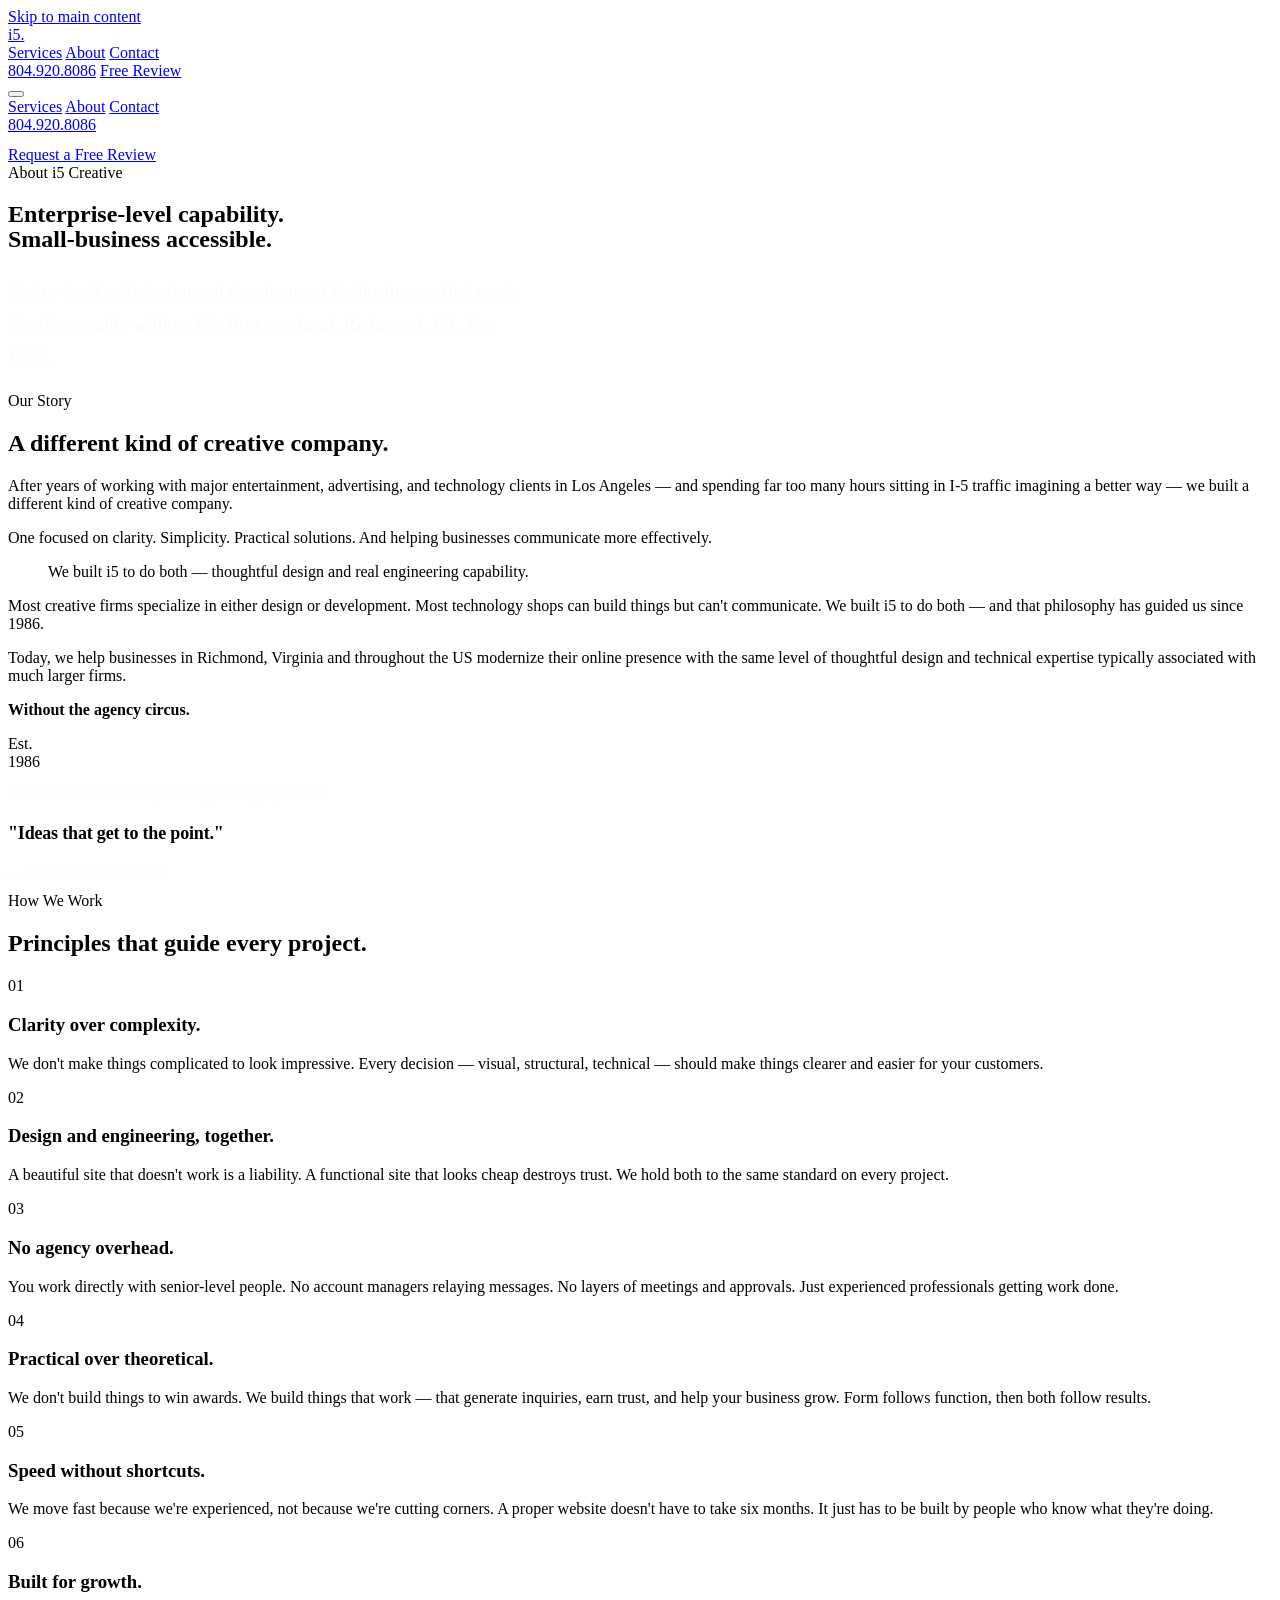
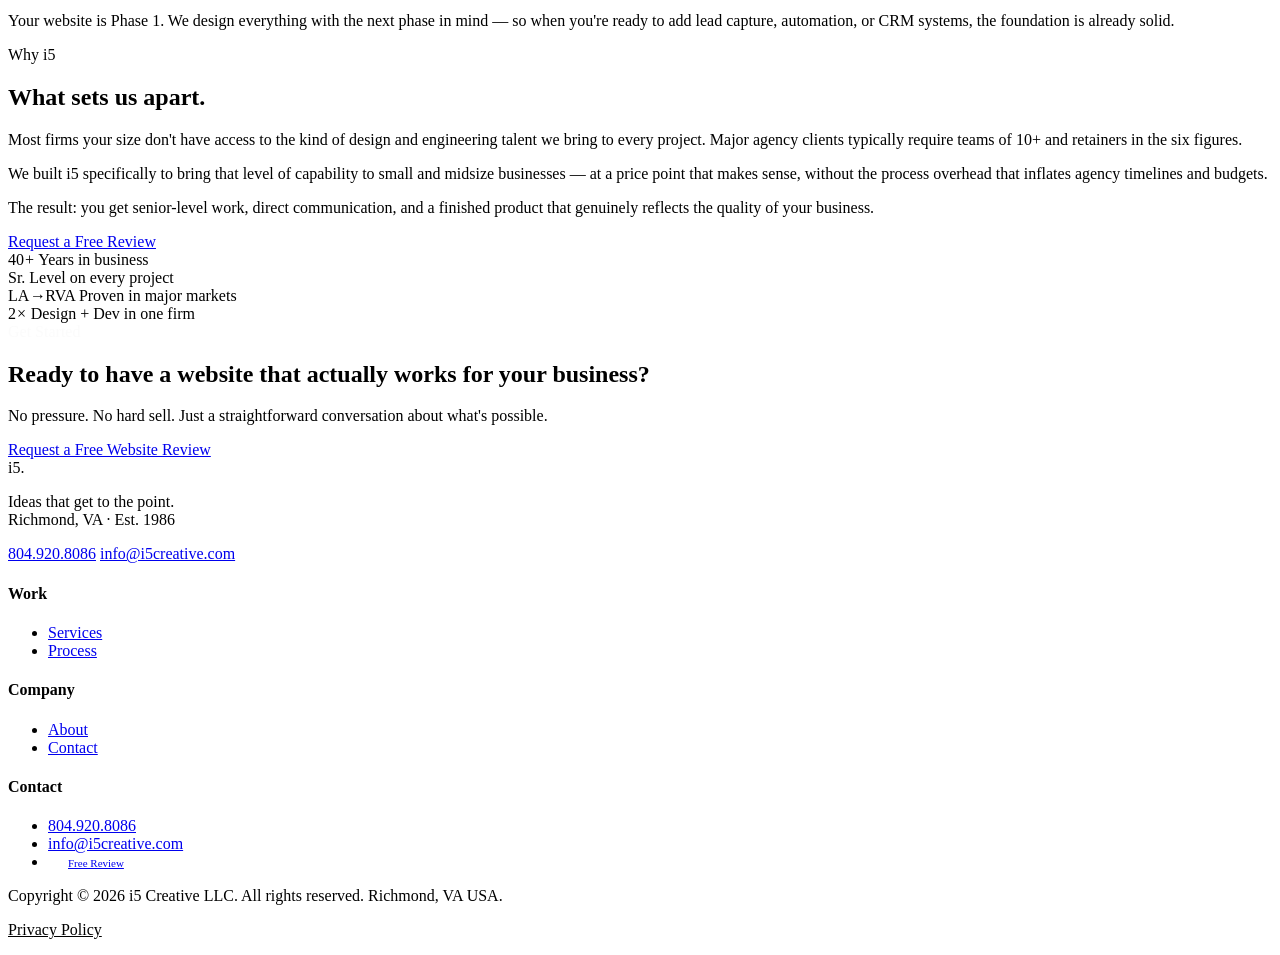
==== about.html @ 4915658d "Add files via upload" ====
<!DOCTYPE html>
<html lang="en">
<head>
  <meta charset="UTF-8">
  <meta name="viewport" content="width=device-width, initial-scale=1.0">

  <title>About i5 Creative | Web Design Since 1986 | Richmond, VA</title>
  <meta name="description" content="i5 Creative is a Richmond, VA web design and development firm founded in 1986. Senior-level design and engineering capability for small and midsize businesses — without the agency overhead.">
  <link rel="canonical" href="https://www.i5creative.com/about.html">

  <meta property="og:type" content="website">
  <meta property="og:title" content="About i5 Creative | Web Design Since 1986 | Richmond, VA">
  <meta property="og:description" content="Enterprise-level web design and development capability. Small-business accessible. Senior-level expertise since 1986.">
  <meta property="og:url" content="https://www.i5creative.com/about.html">
  <meta property="og:site_name" content="i5 Creative">

  <meta name="twitter:card" content="summary_large_image">
  <meta name="twitter:title" content="About i5 Creative | Web Design Since 1986 | Richmond, VA">
  <meta name="twitter:description" content="Enterprise-level capability. Small-business accessible. Since 1986.">

  <script async src="https://www.googletagmanager.com/gtag/js?id=TODO_GA4_ID"></script>
  <script>
    window.dataLayer = window.dataLayer || [];
    function gtag(){dataLayer.push(arguments);}
    gtag('js', new Date());
    gtag('config', 'TODO_GA4_ID');
  </script>

  <link rel="preconnect" href="https://fonts.googleapis.com">
  <link rel="preconnect" href="https://fonts.gstatic.com" crossorigin>
  <link href="https://fonts.googleapis.com/css2?family=Montserrat:wght@400;700&family=DM+Sans:wght@400;500&display=swap" rel="stylesheet">
  <link rel="stylesheet" href="css/styles.css">

  <script type="application/ld+json">
  {
    "@context": "https://schema.org",
    "@type": "BreadcrumbList",
    "itemListElement": [
      { "@type": "ListItem", "position": 1, "name": "Home", "item": "https://www.i5creative.com/" },
      { "@type": "ListItem", "position": 2, "name": "About", "item": "https://www.i5creative.com/about.html" }
    ]
  }
  </script>
</head>
<body>

  <a class="skip-nav" href="#main-content">Skip to main content</a>

  <!-- HEADER -->
  <header class="site-header" role="banner">
    <div class="header-inner">
      <a href="index.html" class="header-logo" aria-label="i5 Creative Home">i5<span>.</span></a>
      <nav class="header-nav" role="navigation" aria-label="Primary navigation">
        <a href="services.html">Services</a>
        <a href="about.html" class="active">About</a>
        <a href="contact.html">Contact</a>
      </nav>
      <div class="header-cta">
        <a href="tel:+18049208086" class="header-phone" aria-label="Call i5 Creative">804.920.8086</a>
        <a href="contact.html" class="btn btn-primary">Free Review</a>
      </div>
      <button class="nav-toggle" aria-label="Toggle navigation" aria-expanded="false" aria-controls="mobile-nav">
        <span></span><span></span><span></span>
      </button>
    </div>
  </header>

  <nav class="mobile-nav" id="mobile-nav" aria-label="Mobile navigation">
    <a href="services.html">Services</a>
    <a href="about.html">About</a>
    <a href="contact.html">Contact</a>
    <div class="mobile-nav-cta">
      <a href="tel:+18049208086" class="btn btn-outline" style="margin-bottom:12px; display:inline-flex;">804.920.8086</a><br>
      <a href="contact.html" class="btn btn-primary">Request a Free Review</a>
    </div>
  </nav>

  <main id="main-content">

    <!-- PAGE HERO -->
    <section class="about-hero" aria-labelledby="about-heading">
      <div class="container">
        <span class="label reveal">About i5 Creative</span>
        <h1 id="about-heading" class="reveal reveal-delay-1" style="color: var(--color-white); max-width: 680px; line-height: 1.05;">
          Enterprise-level capability.<br>Small-business accessible.
        </h1>
        <p class="reveal reveal-delay-2" style="color: rgba(249,249,249,0.6); max-width: 520px; font-size: clamp(16px, 1.5vw, 19px); margin-top: 24px; line-height: 1.7;">
          Senior-level web design and development for businesses that want big-firm quality without big-firm overhead. Richmond, VA. Est. 1986.
        </p>
      </div>
    </section>

    <!-- STORY SECTION -->
    <section class="about-story" aria-labelledby="story-heading">
      <div class="container">
        <div class="about-story-grid">
          <div class="story-text">
            <span class="label reveal">Our Story</span>
            <h2 id="story-heading" class="reveal reveal-delay-1">A different kind of creative company.</h2>
            <p class="reveal reveal-delay-2">After years of working with major entertainment, advertising, and technology clients in Los Angeles — and spending far too many hours sitting in I-5 traffic imagining a better way — we built a different kind of creative company.</p>
            <p class="reveal reveal-delay-3">One focused on clarity. Simplicity. Practical solutions. And helping businesses communicate more effectively.</p>
            <blockquote class="pullquote reveal reveal-delay-4">
              We built i5 to do both — thoughtful design and real engineering capability.
            </blockquote>
            <p class="reveal">Most creative firms specialize in either design or development. Most technology shops can build things but can't communicate. We built i5 to do both — and that philosophy has guided us since 1986.</p>
            <p class="reveal reveal-delay-1">Today, we help businesses in Richmond, Virginia and throughout the US modernize their online presence with the same level of thoughtful design and technical expertise typically associated with much larger firms.</p>
            <p class="reveal reveal-delay-2" style="font-weight: 600; color: var(--color-black);">Without the agency circus.</p>
          </div>
          <div class="story-sidebar">
            <!-- Large stats block -->
            <div style="background: var(--color-black); padding: var(--space-xl) var(--space-lg); margin-bottom: 1px;" class="reveal">
              <span class="label" style="margin-bottom: 8px;">Est.</span>
              <div class="big-number">1986</div>
              <p style="color: rgba(249,249,249,0.5); font-size: 14px; margin-top: 12px; line-height: 1.5;">Over four decades of design and engineering experience.</p>
            </div>
            <div style="background: var(--color-red); padding: var(--space-lg);" class="reveal reveal-delay-1">
              <p style="color: var(--color-white); font-family: var(--font-headline); font-size: 18px; font-weight: 700; line-height: 1.3; letter-spacing: -0.01em;">
                "Ideas that get to the point."
              </p>
              <p style="color: rgba(249,249,249,0.7); font-size: 13px; margin-top: 8px;">— The i5 Creative philosophy</p>
            </div>
          </div>
        </div>
      </div>
    </section>

    <!-- VALUES / APPROACH -->
    <section class="values-section" aria-labelledby="values-heading">
      <div class="container">
        <span class="label reveal">How We Work</span>
        <h2 id="values-heading" class="reveal reveal-delay-1" style="color: var(--color-white);">Principles that guide every project.</h2>
        <div class="values-grid" role="list">
          <article class="value-card reveal" role="listitem">
            <span class="service-num" style="margin-bottom: var(--space-sm);">01</span>
            <h3>Clarity over complexity.</h3>
            <p>We don't make things complicated to look impressive. Every decision — visual, structural, technical — should make things clearer and easier for your customers.</p>
          </article>
          <article class="value-card reveal reveal-delay-1" role="listitem">
            <span class="service-num" style="margin-bottom: var(--space-sm);">02</span>
            <h3>Design and engineering, together.</h3>
            <p>A beautiful site that doesn't work is a liability. A functional site that looks cheap destroys trust. We hold both to the same standard on every project.</p>
          </article>
          <article class="value-card reveal reveal-delay-2" role="listitem">
            <span class="service-num" style="margin-bottom: var(--space-sm);">03</span>
            <h3>No agency overhead.</h3>
            <p>You work directly with senior-level people. No account managers relaying messages. No layers of meetings and approvals. Just experienced professionals getting work done.</p>
          </article>
          <article class="value-card reveal reveal-delay-3" role="listitem">
            <span class="service-num" style="margin-bottom: var(--space-sm);">04</span>
            <h3>Practical over theoretical.</h3>
            <p>We don't build things to win awards. We build things that work — that generate inquiries, earn trust, and help your business grow. Form follows function, then both follow results.</p>
          </article>
          <article class="value-card reveal reveal-delay-4" role="listitem">
            <span class="service-num" style="margin-bottom: var(--space-sm);">05</span>
            <h3>Speed without shortcuts.</h3>
            <p>We move fast because we're experienced, not because we're cutting corners. A proper website doesn't have to take six months. It just has to be built by people who know what they're doing.</p>
          </article>
          <article class="value-card reveal" role="listitem">
            <span class="service-num" style="margin-bottom: var(--space-sm);">06</span>
            <h3>Built for growth.</h3>
            <p>Your website is Phase 1. We design everything with the next phase in mind — so when you're ready to add lead capture, automation, or CRM systems, the foundation is already solid.</p>
          </article>
        </div>
      </div>
    </section>

    <!-- CREDENTIALS / TRUST -->
    <section class="trust-section" aria-labelledby="credentials-heading">
      <div class="container">
        <div class="trust-grid">
          <div>
            <span class="label reveal">Why i5</span>
            <h2 id="credentials-heading" class="reveal reveal-delay-1">What sets us apart.</h2>
            <p class="reveal reveal-delay-2">Most firms your size don't have access to the kind of design and engineering talent we bring to every project. Major agency clients typically require teams of 10+ and retainers in the six figures.</p>
            <p class="reveal reveal-delay-3">We built i5 specifically to bring that level of capability to small and midsize businesses — at a price point that makes sense, without the process overhead that inflates agency timelines and budgets.</p>
            <p class="reveal reveal-delay-4">The result: you get senior-level work, direct communication, and a finished product that genuinely reflects the quality of your business.</p>
            <a href="contact.html" class="btn btn-primary reveal" style="margin-top: 32px;" aria-label="Request a free website review">Request a Free Review</a>
          </div>
          <div>
            <div class="trust-stat-grid" aria-label="Company credentials">
              <div class="trust-stat">
                <span class="num">40<em>+</em></span>
                <span class="lbl">Years in business</span>
              </div>
              <div class="trust-stat">
                <span class="num">Sr.</span>
                <span class="lbl">Level on every project</span>
              </div>
              <div class="trust-stat">
                <span class="num">LA<em>→</em>RVA</span>
                <span class="lbl">Proven in major markets</span>
              </div>
              <div class="trust-stat">
                <span class="num">2<em>×</em></span>
                <span class="lbl">Design + Dev in one firm</span>
              </div>
            </div>
          </div>
        </div>
      </div>
    </section>

    <!-- FINAL CTA -->
    <section class="final-cta" aria-labelledby="about-cta-heading">
      <div class="container">
        <div class="final-cta-inner">
          <span class="label" style="color: rgba(249,249,249,0.7);" aria-hidden="true">Get Started</span>
          <h2 id="about-cta-heading" class="reveal">Ready to have a website that actually works for your business?</h2>
          <p class="reveal reveal-delay-1">No pressure. No hard sell. Just a straightforward conversation about what's possible.</p>
          <a href="contact.html" class="btn btn-outline-white reveal reveal-delay-2" aria-label="Request a free website review">Request a Free Website Review</a>
        </div>
      </div>
    </section>

  </main>

  <!-- FOOTER -->
  <footer class="site-footer" role="contentinfo">
    <div class="container">
      <div class="footer-grid">
        <div class="footer-brand">
          <div class="logo">i5<span style="color: var(--color-red);">.</span></div>
          <p class="footer-tagline">Ideas that get to the point.<br>Richmond, VA · Est. 1986</p>
          <div class="footer-contact">
            <a href="tel:+18049208086">804.920.8086</a>
            <a href="mailto:info@i5creative.com">info@i5creative.com</a>
          </div>
        </div>
        <div class="footer-col">
          <h4>Work</h4>
          <ul role="list">
            <li><a href="services.html">Services</a></li>
            <li><a href="services.html#process">Process</a></li>
          </ul>
        </div>
        <div class="footer-col">
          <h4>Company</h4>
          <ul role="list">
            <li><a href="about.html">About</a></li>
            <li><a href="contact.html">Contact</a></li>
          </ul>
        </div>
        <div class="footer-col">
          <h4>Contact</h4>
          <ul role="list">
            <li><a href="tel:+18049208086">804.920.8086</a></li>
            <li><a href="mailto:info@i5creative.com">info@i5creative.com</a></li>
            <li><a href="contact.html" class="btn btn-primary" style="margin-top: 12px; font-size: 11px; padding: 12px 20px;">Free Review</a></li>
          </ul>
        </div>
      </div>
      <div class="footer-bottom">
        <p class="footer-copy">Copyright &copy; 2026 i5 Creative LLC. All rights reserved. Richmond, VA USA.</p>
        <p class="footer-copy"><a href="TODO_PRIVACY_POLICY_URL" style="color: inherit;">Privacy Policy</a></p>
      </div>
    </div>
  </footer>

  <script src="js/main.js"></script>
</body>
</html>
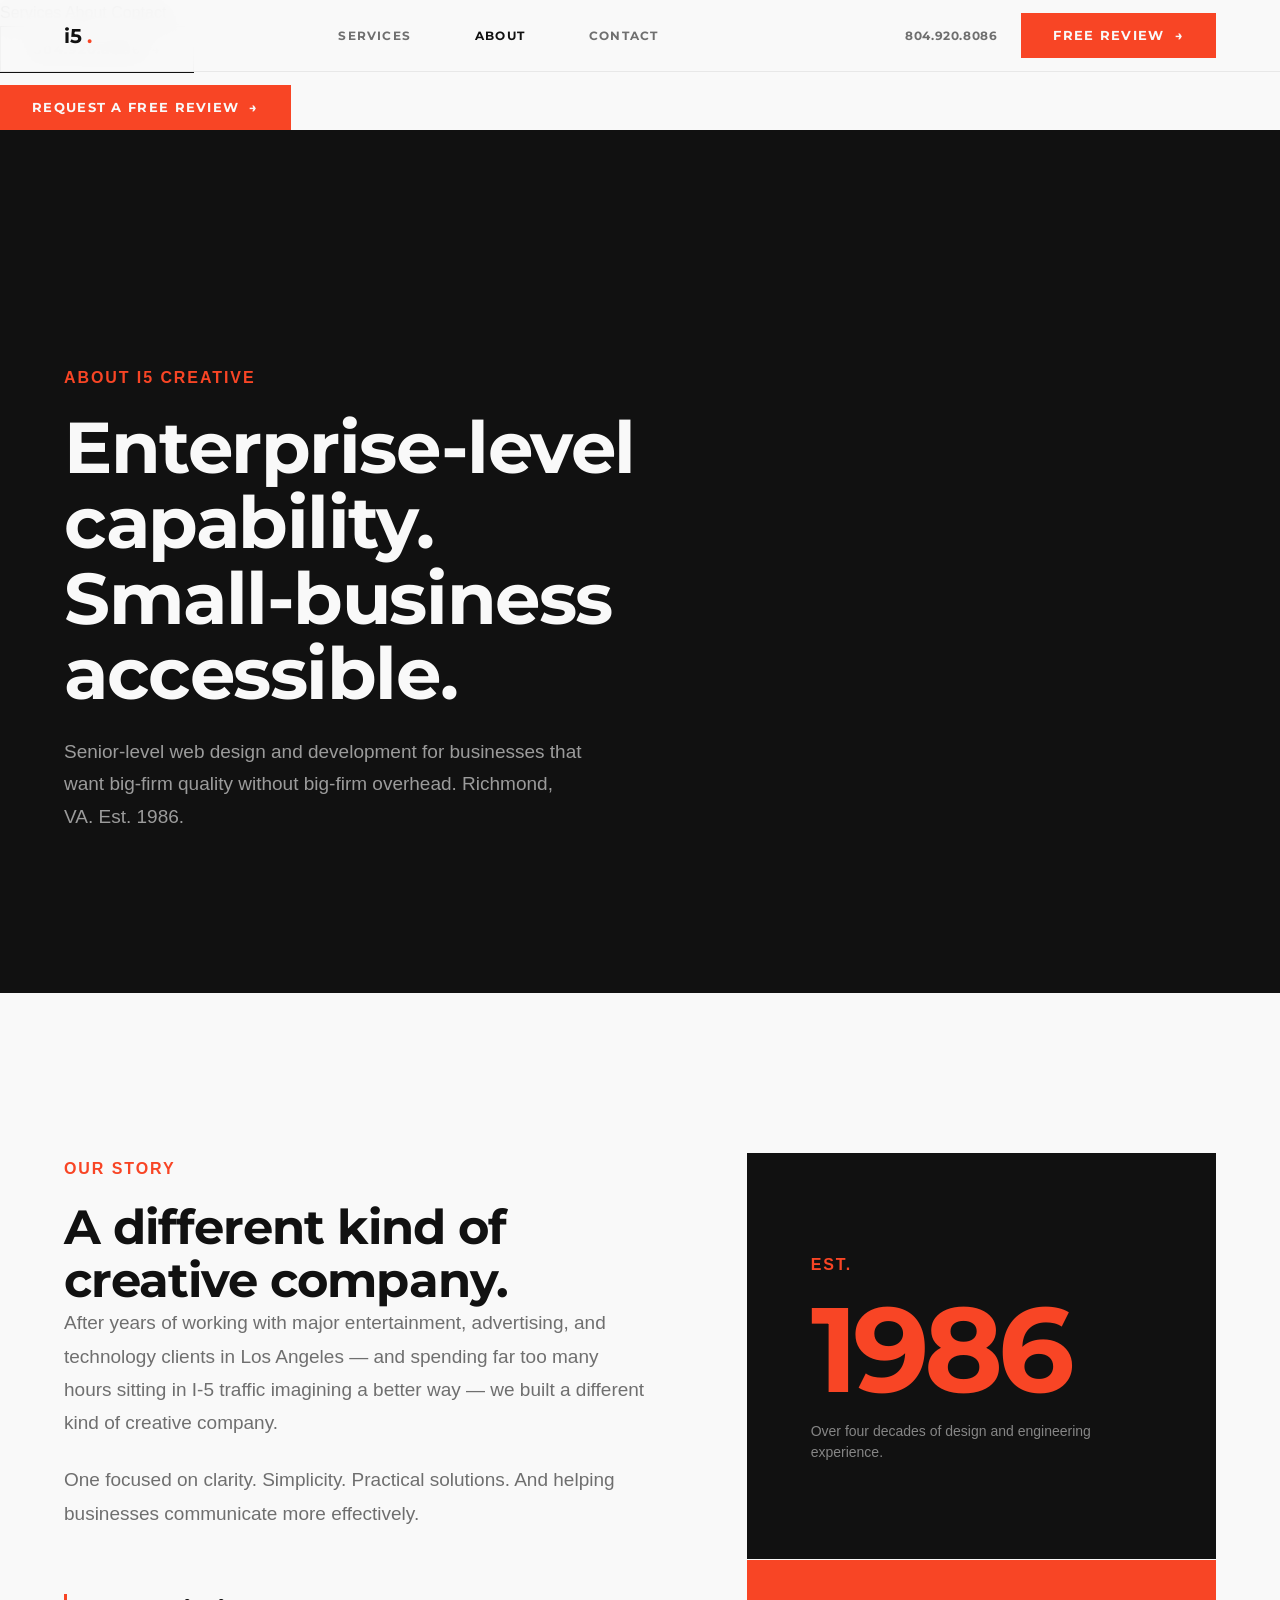
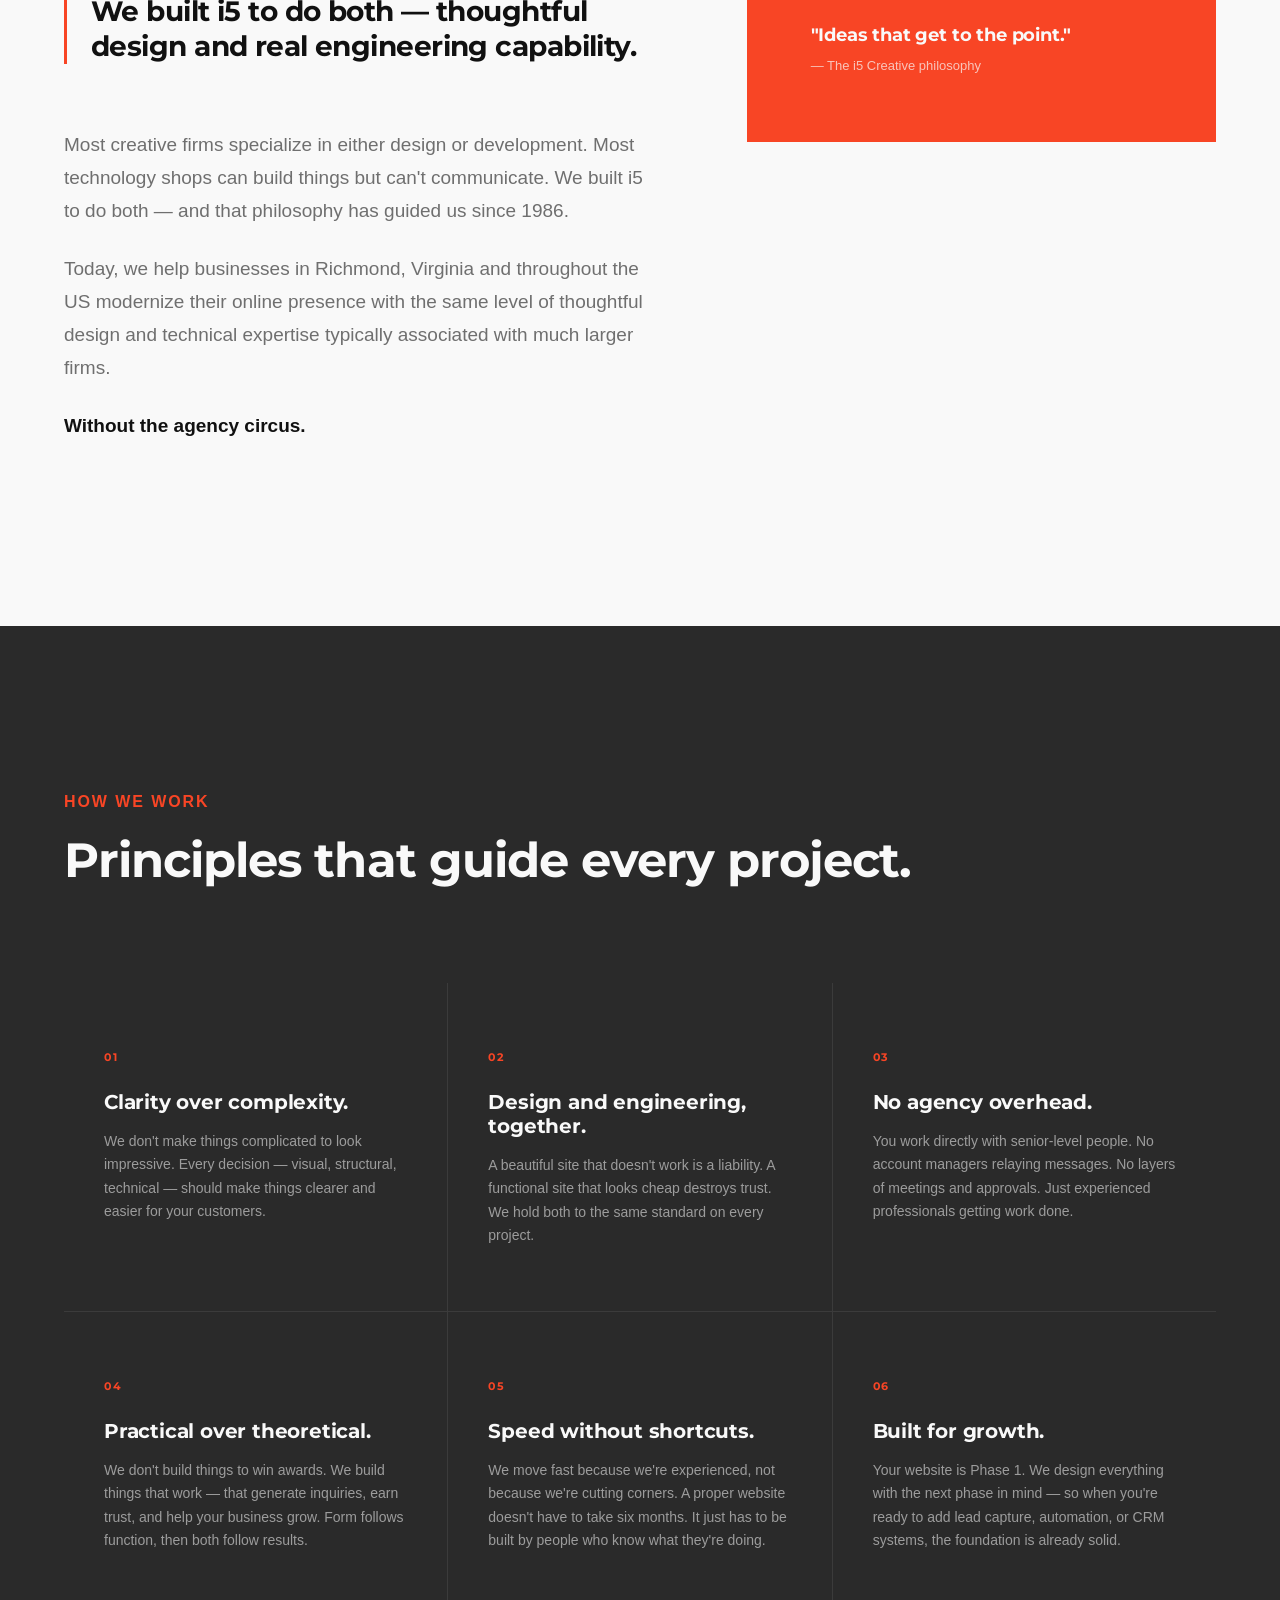
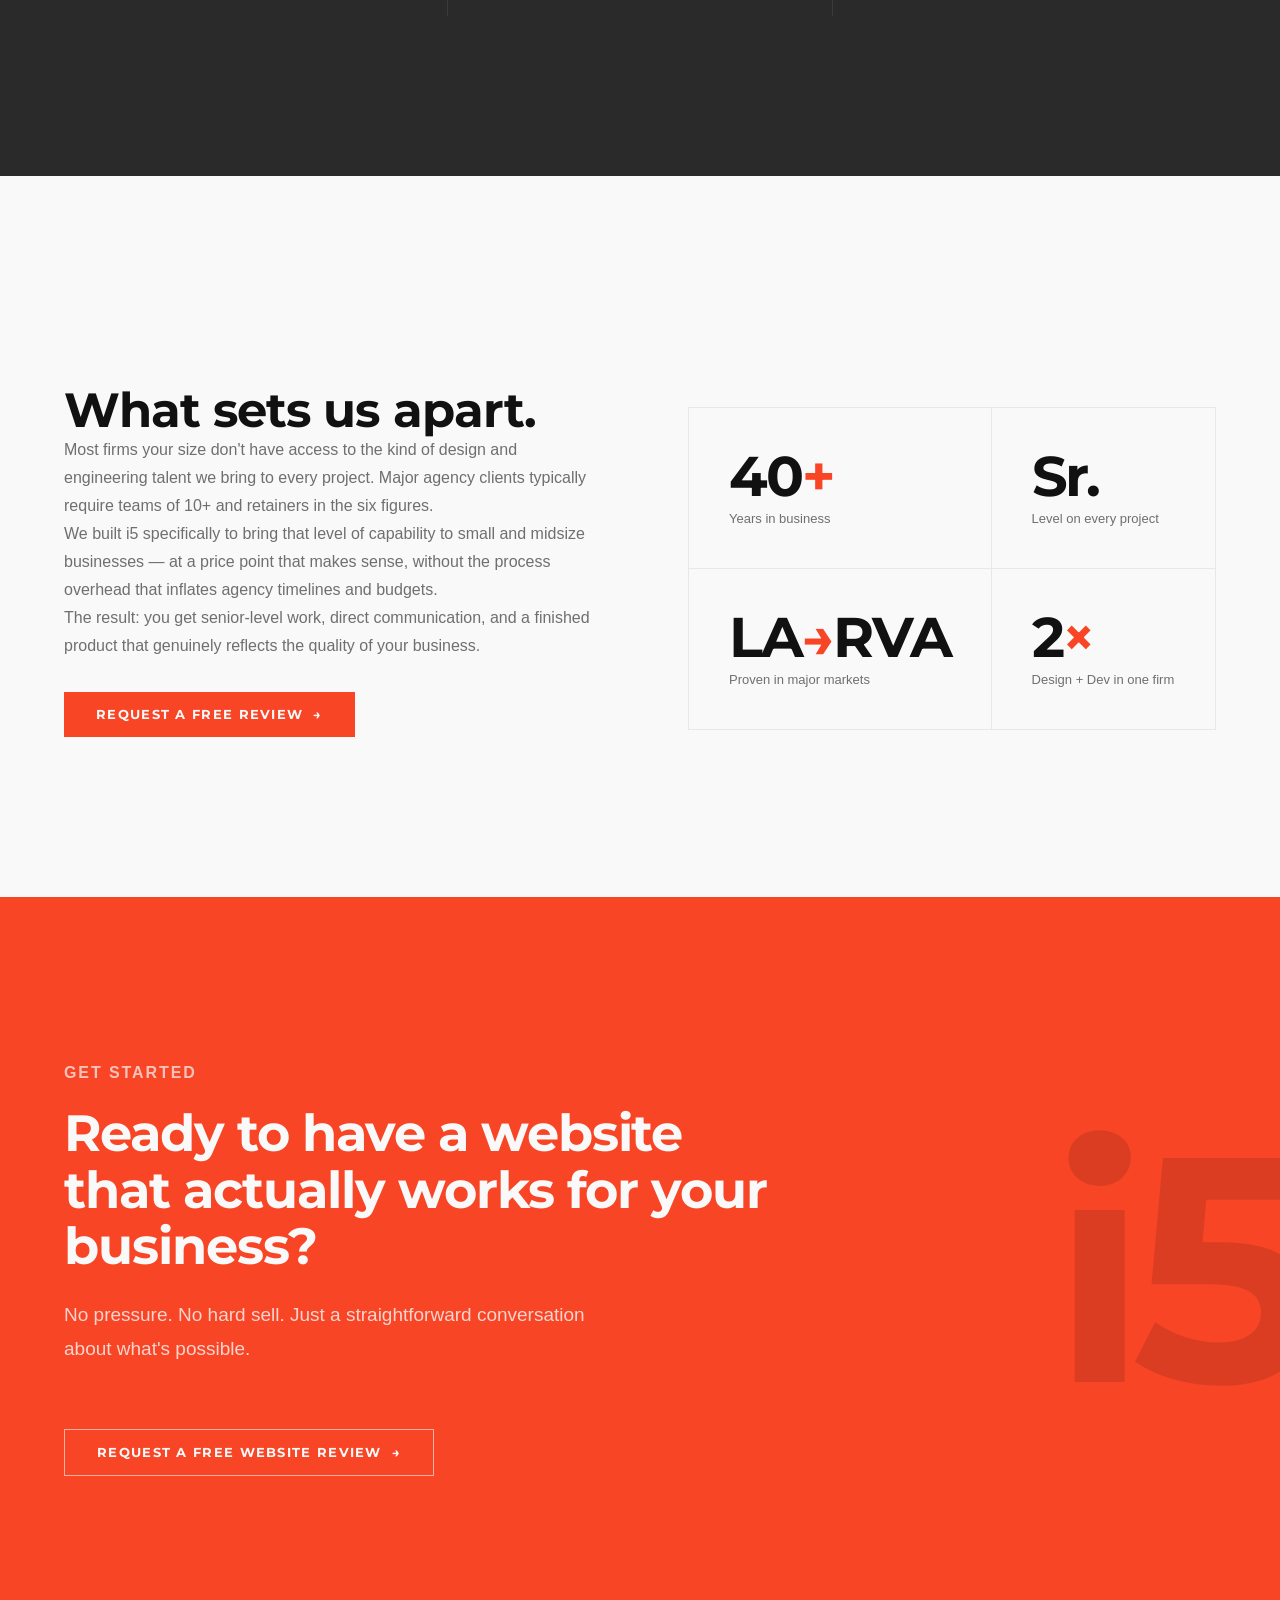
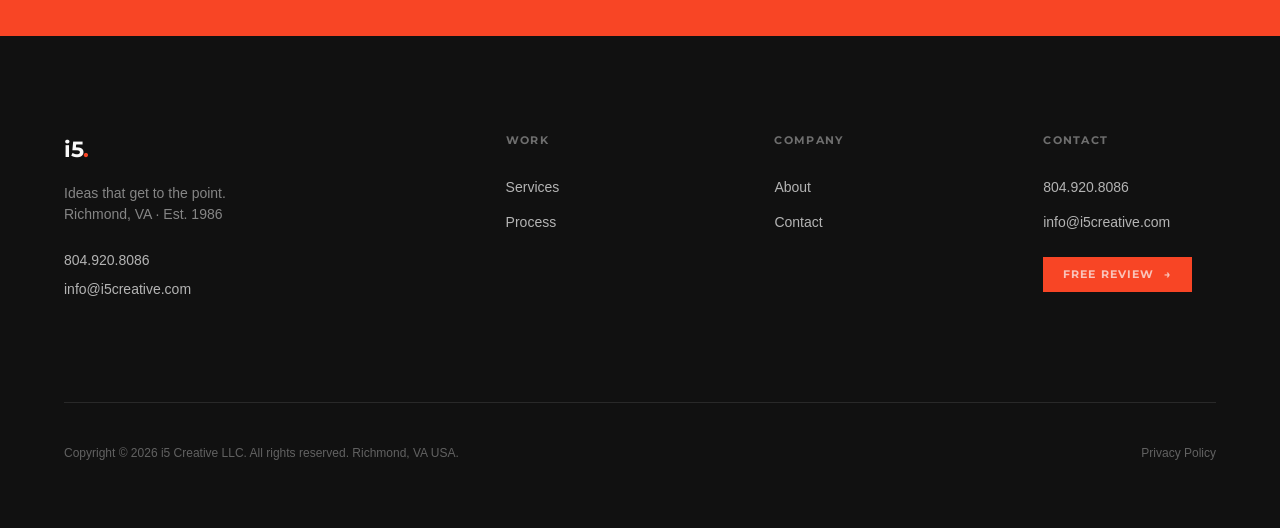
==== commit c970f49e: "Fix stylesheet and script paths in about.html" ====
--- a/about.html
+++ b/about.html
@@ -29,7 +29,7 @@
   <link rel="preconnect" href="https://fonts.googleapis.com">
   <link rel="preconnect" href="https://fonts.gstatic.com" crossorigin>
   <link href="https://fonts.googleapis.com/css2?family=Montserrat:wght@400;700&family=DM+Sans:wght@400;500&display=swap" rel="stylesheet">
-  <link rel="stylesheet" href="css/styles.css">
+  <link rel="stylesheet" href="styles.css">
 
   <script type="application/ld+json">
   {
@@ -256,6 +256,6 @@
     </div>
   </footer>
 
-  <script src="js/main.js"></script>
+  <script src="main.js"></script>
 </body>
 </html>
--- a/styles.css
+++ b/styles.css
@@ -0,0 +1,1676 @@
+/* ============================================================
+   i5 Creative — Global Stylesheet
+   Job: 26002-ICL | Version 1.0 | June 2026
+   Swiss modernism meets technical precision
+   ============================================================ */
+
+/* ---- Custom Properties ---- */
+:root {
+  /* Brand Colors */
+  --color-red:        #F84525;
+  --color-black:      #111111;
+  --color-white:      #F9F9F9;
+  --color-gray-mid:   #6F6F6F;
+  --color-gray-light: #E8E8E8;
+  --color-gray-dark:  #2A2A2A;
+  --color-bg:         #F9F9F9;
+
+  /* Typography */
+  --font-headline:    'Montserrat', sans-serif;
+  --font-body:        'Neue Plak W01 Regular', 'DM Sans', sans-serif;
+  --font-sub:         'Neue Plak W01 Narrow SemiBold', 'DM Sans', sans-serif;
+
+  /* Type Scale */
+  --text-display:     clamp(48px, 8vw, 96px);
+  --text-h1:          clamp(40px, 6vw, 72px);
+  --text-h2:          clamp(28px, 4vw, 48px);
+  --text-h3:          clamp(20px, 2.5vw, 28px);
+  --text-sub:         16px;
+  --text-body:        16px;
+  --text-caption:     13px;
+
+  /* Spacing */
+  --space-unit:       8px;
+  --space-xs:         calc(var(--space-unit) * 2);   /* 16 */
+  --space-sm:         calc(var(--space-unit) * 3);   /* 24 */
+  --space-md:         calc(var(--space-unit) * 5);   /* 40 */
+  --space-lg:         calc(var(--space-unit) * 8);   /* 64 */
+  --space-xl:         calc(var(--space-unit) * 12);  /* 96 */
+  --space-2xl:        calc(var(--space-unit) * 20);  /* 160 */
+
+  /* Layout */
+  --max-width:        1280px;
+  --gutter:           clamp(24px, 5vw, 80px);
+  --header-height:    72px;
+
+  /* Transitions */
+  --ease-out:         cubic-bezier(0.16, 1, 0.3, 1);
+  --ease-in-out:      cubic-bezier(0.4, 0, 0.2, 1);
+  --duration-fast:    150ms;
+  --duration-base:    300ms;
+  --duration-slow:    600ms;
+}
+
+/* ---- Reset ---- */
+*, *::before, *::after {
+  box-sizing: border-box;
+  margin: 0;
+  padding: 0;
+}
+
+html {
+  font-size: 16px;
+  scroll-behavior: smooth;
+  -webkit-font-smoothing: antialiased;
+  -moz-osx-font-smoothing: grayscale;
+}
+
+body {
+  font-family: var(--font-body);
+  font-size: var(--text-body);
+  line-height: 1.6;
+  color: var(--color-black);
+  background-color: var(--color-bg);
+  overflow-x: hidden;
+}
+
+img {
+  max-width: 100%;
+  height: auto;
+  display: block;
+}
+
+a {
+  color: inherit;
+  text-decoration: none;
+}
+
+ul, ol {
+  list-style: none;
+}
+
+button {
+  cursor: pointer;
+  border: none;
+  background: none;
+  font-family: inherit;
+}
+
+/* ---- Skip Nav (ADA) ---- */
+.skip-nav {
+  position: absolute;
+  top: -100%;
+  left: var(--gutter);
+  background: var(--color-red);
+  color: var(--color-white);
+  padding: 12px 24px;
+  font-weight: 700;
+  font-size: var(--text-sub);
+  letter-spacing: 0.05em;
+  text-transform: uppercase;
+  z-index: 9999;
+  transition: top var(--duration-fast);
+}
+
+.skip-nav:focus {
+  top: 12px;
+}
+
+/* ---- Layout Utilities ---- */
+.container {
+  max-width: var(--max-width);
+  margin: 0 auto;
+  padding: 0 var(--gutter);
+}
+
+.section {
+  padding: var(--space-2xl) 0;
+}
+
+.section--tight {
+  padding: var(--space-xl) 0;
+}
+
+.section--dark {
+  background: var(--color-black);
+  color: var(--color-white);
+}
+
+.section--red {
+  background: var(--color-red);
+  color: var(--color-white);
+}
+
+.section--mid {
+  background: var(--color-gray-dark);
+  color: var(--color-white);
+}
+
+/* ---- Typography ---- */
+.label {
+  font-family: var(--font-sub);
+  font-size: var(--text-sub);
+  font-weight: 700;
+  letter-spacing: 0.12em;
+  text-transform: uppercase;
+  color: var(--color-red);
+  line-height: 32px;
+  display: block;
+  margin-bottom: var(--space-xs);
+}
+
+.section--dark .label,
+.section--mid .label {
+  color: var(--color-red);
+}
+
+h1, .h1 {
+  font-family: var(--font-headline);
+  font-size: var(--text-h1);
+  font-weight: 700;
+  line-height: 1.05;
+  letter-spacing: -0.02em;
+  color: var(--color-black);
+}
+
+h2, .h2 {
+  font-family: var(--font-headline);
+  font-size: var(--text-h2);
+  font-weight: 700;
+  line-height: 1.1;
+  letter-spacing: -0.02em;
+}
+
+h3, .h3 {
+  font-family: var(--font-headline);
+  font-size: var(--text-h3);
+  font-weight: 700;
+  line-height: 1.2;
+  letter-spacing: -0.01em;
+}
+
+.section--dark h1,
+.section--dark h2,
+.section--dark h3,
+.section--mid h1,
+.section--mid h2,
+.section--mid h3,
+.section--red h1,
+.section--red h2,
+.section--red h3 {
+  color: var(--color-white);
+}
+
+p {
+  font-size: var(--text-body);
+  line-height: 1.75;
+  color: var(--color-gray-mid);
+}
+
+.section--dark p,
+.section--mid p {
+  color: rgba(249, 249, 249, 0.7);
+}
+
+.section--red p {
+  color: rgba(249, 249, 249, 0.85);
+}
+
+.text-large {
+  font-size: clamp(18px, 2vw, 22px);
+  line-height: 1.6;
+}
+
+/* ---- Buttons ---- */
+.btn {
+  display: inline-flex;
+  align-items: center;
+  gap: 10px;
+  padding: 16px 32px;
+  font-family: var(--font-headline);
+  font-size: 13px;
+  font-weight: 700;
+  letter-spacing: 0.1em;
+  text-transform: uppercase;
+  line-height: 1;
+  transition: all var(--duration-base) var(--ease-out);
+  position: relative;
+  white-space: nowrap;
+}
+
+.btn::after {
+  content: '→';
+  transition: transform var(--duration-base) var(--ease-out);
+}
+
+.btn:hover::after {
+  transform: translateX(4px);
+}
+
+.btn-primary {
+  background: var(--color-red);
+  color: var(--color-white);
+}
+
+.btn-primary:hover {
+  background: #d93820;
+  color: var(--color-white);
+}
+
+.btn-outline {
+  background: transparent;
+  color: var(--color-black);
+  border: 1.5px solid var(--color-black);
+}
+
+.btn-outline:hover {
+  background: var(--color-black);
+  color: var(--color-white);
+}
+
+.btn-outline-white {
+  background: transparent;
+  color: var(--color-white);
+  border: 1.5px solid rgba(249,249,249,0.4);
+}
+
+.btn-outline-white:hover {
+  background: var(--color-white);
+  color: var(--color-black);
+}
+
+.btn:focus-visible {
+  outline: 3px solid var(--color-red);
+  outline-offset: 3px;
+}
+
+/* ---- Header ---- */
+.site-header {
+  position: fixed;
+  top: 0;
+  left: 0;
+  right: 0;
+  height: var(--header-height);
+  background: rgba(249, 249, 249, 0.95);
+  backdrop-filter: blur(12px);
+  -webkit-backdrop-filter: blur(12px);
+  border-bottom: 1px solid var(--color-gray-light);
+  z-index: 100;
+  transition: box-shadow var(--duration-base);
+}
+
+.site-header.scrolled {
+  box-shadow: 0 2px 20px rgba(0,0,0,0.08);
+}
+
+.header-inner {
+  max-width: var(--max-width);
+  margin: 0 auto;
+  padding: 0 var(--gutter);
+  height: 100%;
+  display: flex;
+  align-items: center;
+  justify-content: space-between;
+  gap: var(--space-lg);
+}
+
+.header-logo {
+  font-family: var(--font-headline);
+  font-size: 20px;
+  font-weight: 700;
+  letter-spacing: -0.02em;
+  color: var(--color-black);
+  display: flex;
+  align-items: center;
+  gap: 6px;
+  flex-shrink: 0;
+}
+
+.header-logo span {
+  color: var(--color-red);
+}
+
+.header-nav {
+  display: flex;
+  align-items: center;
+  gap: var(--space-lg);
+}
+
+.header-nav a {
+  font-family: var(--font-headline);
+  font-size: 12px;
+  font-weight: 700;
+  letter-spacing: 0.1em;
+  text-transform: uppercase;
+  color: var(--color-gray-mid);
+  transition: color var(--duration-fast);
+}
+
+.header-nav a:hover,
+.header-nav a.active {
+  color: var(--color-black);
+}
+
+.header-cta {
+  display: flex;
+  align-items: center;
+  gap: var(--space-sm);
+}
+
+.header-phone {
+  font-family: var(--font-headline);
+  font-size: 12px;
+  font-weight: 700;
+  letter-spacing: 0.05em;
+  color: var(--color-gray-mid);
+  transition: color var(--duration-fast);
+}
+
+.header-phone:hover {
+  color: var(--color-black);
+}
+
+/* Mobile nav toggle */
+.nav-toggle {
+  display: none;
+  flex-direction: column;
+  gap: 5px;
+  padding: 8px;
+  cursor: pointer;
+}
+
+.nav-toggle span {
+  display: block;
+  width: 22px;
+  height: 2px;
+  background: var(--color-black);
+  transition: all var(--duration-base) var(--ease-out);
+}
+
+.nav-toggle.open span:nth-child(1) {
+  transform: translateY(7px) rotate(45deg);
+}
+
+.nav-toggle.open span:nth-child(2) {
+  opacity: 0;
+}
+
+.nav-toggle.open span:nth-child(3) {
+  transform: translateY(-7px) rotate(-45deg);
+}
+
+/* ---- Footer ---- */
+.site-footer {
+  background: var(--color-black);
+  color: var(--color-white);
+  padding: var(--space-xl) 0 var(--space-lg);
+}
+
+.footer-grid {
+  display: grid;
+  grid-template-columns: 2fr 1fr 1fr 1fr;
+  gap: var(--space-xl);
+  margin-bottom: var(--space-xl);
+}
+
+.footer-brand .logo {
+  font-family: var(--font-headline);
+  font-size: 22px;
+  font-weight: 700;
+  letter-spacing: -0.02em;
+  margin-bottom: var(--space-xs);
+}
+
+.footer-brand .logo span {
+  color: var(--color-red);
+}
+
+.footer-tagline {
+  font-size: 14px;
+  color: rgba(249,249,249,0.5);
+  line-height: 1.5;
+  margin-bottom: var(--space-sm);
+}
+
+.footer-contact a {
+  display: block;
+  font-size: 14px;
+  color: rgba(249,249,249,0.7);
+  margin-bottom: 6px;
+  transition: color var(--duration-fast);
+}
+
+.footer-contact a:hover {
+  color: var(--color-red);
+}
+
+.footer-col h4 {
+  font-family: var(--font-headline);
+  font-size: 11px;
+  font-weight: 700;
+  letter-spacing: 0.12em;
+  text-transform: uppercase;
+  color: rgba(249,249,249,0.4);
+  margin-bottom: var(--space-sm);
+}
+
+.footer-col ul li {
+  margin-bottom: 10px;
+}
+
+.footer-col ul li a {
+  font-size: 14px;
+  color: rgba(249,249,249,0.7);
+  transition: color var(--duration-fast);
+}
+
+.footer-col ul li a:hover {
+  color: var(--color-white);
+}
+
+.footer-bottom {
+  border-top: 1px solid rgba(249,249,249,0.1);
+  padding-top: var(--space-md);
+  display: flex;
+  align-items: center;
+  justify-content: space-between;
+  gap: var(--space-sm);
+}
+
+.footer-copy {
+  font-size: 12px;
+  color: rgba(249,249,249,0.35);
+}
+
+/* ---- Divider Lines ---- */
+.divider {
+  width: 40px;
+  height: 2px;
+  background: var(--color-red);
+  margin: var(--space-sm) 0;
+}
+
+/* ---- Cards ---- */
+.card {
+  background: var(--color-white);
+  border: 1px solid var(--color-gray-light);
+  padding: var(--space-lg);
+  transition: all var(--duration-base) var(--ease-out);
+}
+
+.card:hover {
+  border-color: var(--color-red);
+  transform: translateY(-4px);
+  box-shadow: 0 20px 40px rgba(0,0,0,0.08);
+}
+
+/* ---- Forms ---- */
+.form-group {
+  display: flex;
+  flex-direction: column;
+  gap: 8px;
+  margin-bottom: var(--space-sm);
+}
+
+.form-group label {
+  font-family: var(--font-headline);
+  font-size: 11px;
+  font-weight: 700;
+  letter-spacing: 0.1em;
+  text-transform: uppercase;
+  color: var(--color-gray-mid);
+}
+
+.form-group input,
+.form-group textarea,
+.form-group select {
+  padding: 14px 16px;
+  border: 1.5px solid var(--color-gray-light);
+  background: var(--color-white);
+  font-family: var(--font-body);
+  font-size: var(--text-body);
+  color: var(--color-black);
+  transition: border-color var(--duration-fast);
+  border-radius: 0;
+  appearance: none;
+  -webkit-appearance: none;
+}
+
+.form-group input:focus,
+.form-group textarea:focus,
+.form-group select:focus {
+  outline: none;
+  border-color: var(--color-red);
+}
+
+.form-group textarea {
+  min-height: 140px;
+  resize: vertical;
+}
+
+/* ---- Page-level layout ---- */
+.page-wrap {
+  padding-top: var(--header-height);
+}
+
+/* ---- Animated reveal ---- */
+.reveal {
+  opacity: 0;
+  transform: translateY(32px);
+  transition: opacity var(--duration-slow) var(--ease-out),
+              transform var(--duration-slow) var(--ease-out);
+}
+
+.reveal.visible {
+  opacity: 1;
+  transform: translateY(0);
+}
+
+.reveal-delay-1 { transition-delay: 100ms; }
+.reveal-delay-2 { transition-delay: 200ms; }
+.reveal-delay-3 { transition-delay: 300ms; }
+.reveal-delay-4 { transition-delay: 400ms; }
+.reveal-delay-5 { transition-delay: 500ms; }
+
+/* ---- Number/Counter large ---- */
+.big-number {
+  font-family: var(--font-headline);
+  font-size: clamp(64px, 10vw, 120px);
+  font-weight: 700;
+  letter-spacing: -0.04em;
+  line-height: 1;
+  color: var(--color-red);
+}
+
+/* ---- Horizontal rule ---- */
+hr.section-rule {
+  border: none;
+  border-top: 1px solid var(--color-gray-light);
+  margin: 0;
+}
+
+/* ============================================================
+   HOME PAGE STYLES
+   ============================================================ */
+
+/* Hero */
+.hero {
+  min-height: 100vh;
+  display: grid;
+  grid-template-rows: 1fr auto;
+  background: var(--color-bg);
+  position: relative;
+  overflow: hidden;
+}
+
+.hero::before {
+  content: '';
+  position: absolute;
+  top: 0; right: 0;
+  width: 45%;
+  height: 100%;
+  background: var(--color-black);
+  z-index: 0;
+}
+
+.hero-inner {
+  position: relative;
+  z-index: 1;
+  max-width: var(--max-width);
+  margin: 0 auto;
+  padding: 0 var(--gutter);
+  padding-top: calc(var(--header-height) + var(--space-2xl));
+  padding-bottom: var(--space-2xl);
+  display: grid;
+  grid-template-columns: 1fr 1fr;
+  gap: var(--space-xl);
+  align-items: center;
+  width: 100%;
+}
+
+.hero-content {
+  max-width: 600px;
+}
+
+.hero-eyebrow {
+  font-family: var(--font-headline);
+  font-size: 11px;
+  font-weight: 700;
+  letter-spacing: 0.15em;
+  text-transform: uppercase;
+  color: var(--color-red);
+  margin-bottom: var(--space-sm);
+  display: flex;
+  align-items: center;
+  gap: 12px;
+}
+
+.hero-eyebrow::before {
+  content: '';
+  display: inline-block;
+  width: 32px;
+  height: 2px;
+  background: var(--color-red);
+}
+
+.hero h1 {
+  font-size: var(--text-display);
+  line-height: 1.0;
+  letter-spacing: -0.03em;
+  margin-bottom: var(--space-md);
+  color: var(--color-black);
+}
+
+.hero-sub {
+  font-size: clamp(16px, 1.5vw, 19px);
+  line-height: 1.7;
+  color: var(--color-gray-mid);
+  margin-bottom: var(--space-lg);
+  max-width: 480px;
+}
+
+.hero-actions {
+  display: flex;
+  gap: var(--space-sm);
+  flex-wrap: wrap;
+}
+
+.hero-trust {
+  font-family: var(--font-headline);
+  font-size: 11px;
+  font-weight: 700;
+  letter-spacing: 0.1em;
+  text-transform: uppercase;
+  color: var(--color-gray-mid);
+  margin-top: var(--space-md);
+  display: flex;
+  align-items: center;
+  gap: 12px;
+}
+
+.hero-trust::before {
+  content: '';
+  display: block;
+  width: 24px;
+  height: 1px;
+  background: var(--color-gray-light);
+}
+
+.hero-visual {
+  position: relative;
+  display: flex;
+  align-items: center;
+  justify-content: center;
+  padding: var(--space-xl) var(--space-lg);
+}
+
+.hero-graphic {
+  width: 100%;
+  max-width: 480px;
+  aspect-ratio: 4/3;
+  background: var(--color-gray-dark);
+  border: 1px solid rgba(249,249,249,0.08);
+  position: relative;
+  display: flex;
+  align-items: center;
+  justify-content: center;
+  overflow: hidden;
+}
+
+.hero-graphic-inner {
+  text-align: center;
+  padding: var(--space-lg);
+}
+
+.hero-graphic .big-year {
+  font-family: var(--font-headline);
+  font-size: clamp(72px, 12vw, 140px);
+  font-weight: 700;
+  letter-spacing: -0.05em;
+  line-height: 1;
+  color: rgba(248, 69, 37, 0.15);
+  display: block;
+}
+
+.hero-graphic .since-label {
+  font-family: var(--font-headline);
+  font-size: 11px;
+  font-weight: 700;
+  letter-spacing: 0.2em;
+  text-transform: uppercase;
+  color: rgba(249,249,249,0.4);
+  display: block;
+  margin-bottom: 8px;
+}
+
+.hero-graphic .since-year {
+  font-family: var(--font-headline);
+  font-size: 72px;
+  font-weight: 700;
+  letter-spacing: -0.04em;
+  line-height: 1;
+  color: var(--color-white);
+}
+
+.hero-stat-row {
+  position: absolute;
+  bottom: var(--space-sm);
+  left: var(--space-sm);
+  right: var(--space-sm);
+  display: flex;
+  gap: 1px;
+}
+
+.hero-stat {
+  flex: 1;
+  background: rgba(249,249,249,0.05);
+  border: 1px solid rgba(249,249,249,0.08);
+  padding: var(--space-xs) var(--space-sm);
+}
+
+.hero-stat .num {
+  font-family: var(--font-headline);
+  font-size: 22px;
+  font-weight: 700;
+  color: var(--color-white);
+  line-height: 1;
+  display: block;
+}
+
+.hero-stat .lbl {
+  font-size: 10px;
+  font-weight: 700;
+  letter-spacing: 0.08em;
+  text-transform: uppercase;
+  color: rgba(249,249,249,0.4);
+  display: block;
+  margin-top: 4px;
+}
+
+/* ---- Problem Section ---- */
+.problem-section {
+  background: var(--color-black);
+  padding: var(--space-2xl) 0;
+  position: relative;
+}
+
+.problem-grid {
+  display: grid;
+  grid-template-columns: 1fr 1fr;
+  gap: var(--space-xl);
+  align-items: start;
+}
+
+.problem-list {
+  margin: var(--space-md) 0;
+}
+
+.problem-list li {
+  font-family: var(--font-headline);
+  font-size: clamp(18px, 2vw, 24px);
+  font-weight: 700;
+  color: rgba(249,249,249,0.25);
+  padding: var(--space-xs) 0;
+  border-bottom: 1px solid rgba(249,249,249,0.06);
+  letter-spacing: -0.01em;
+  transition: color var(--duration-base);
+  line-height: 1.3;
+}
+
+.problem-list li:first-child {
+  border-top: 1px solid rgba(249,249,249,0.06);
+}
+
+.problem-section:hover .problem-list li {
+  color: rgba(249,249,249,0.55);
+}
+
+.problem-list li:hover {
+  color: var(--color-white) !important;
+}
+
+.problem-right p {
+  font-size: clamp(16px, 1.5vw, 20px);
+  line-height: 1.7;
+  color: rgba(249,249,249,0.65);
+  margin-bottom: var(--space-sm);
+}
+
+.problem-close {
+  font-family: var(--font-headline);
+  font-size: clamp(20px, 2.5vw, 28px);
+  font-weight: 700;
+  color: var(--color-white);
+  line-height: 1.25;
+  border-left: 3px solid var(--color-red);
+  padding-left: var(--space-sm);
+  margin-top: var(--space-lg);
+}
+
+/* ---- Relief Section ---- */
+.relief-section {
+  padding: var(--space-2xl) 0;
+  background: var(--color-bg);
+}
+
+.relief-grid {
+  display: grid;
+  grid-template-columns: 1fr 1fr;
+  gap: var(--space-xl);
+  align-items: start;
+}
+
+.no-list {
+  margin: var(--space-md) 0;
+}
+
+.no-list li {
+  font-family: var(--font-headline);
+  font-size: clamp(16px, 1.5vw, 20px);
+  font-weight: 700;
+  color: var(--color-gray-light);
+  padding: 10px 0;
+  border-bottom: 1px solid var(--color-gray-light);
+  letter-spacing: -0.01em;
+  position: relative;
+  padding-left: 20px;
+}
+
+.no-list li::before {
+  content: '—';
+  position: absolute;
+  left: 0;
+  color: var(--color-red);
+}
+
+.no-list li:first-child {
+  border-top: 1px solid var(--color-gray-light);
+}
+
+.relief-features {
+  margin: var(--space-md) 0;
+  display: flex;
+  flex-direction: column;
+  gap: var(--space-xs);
+}
+
+.relief-feature {
+  display: flex;
+  align-items: flex-start;
+  gap: 16px;
+  padding: var(--space-xs) 0;
+  border-bottom: 1px solid var(--color-gray-light);
+}
+
+.relief-feature:last-child {
+  border-bottom: none;
+}
+
+.relief-feature .check {
+  width: 20px;
+  height: 20px;
+  background: var(--color-red);
+  display: flex;
+  align-items: center;
+  justify-content: center;
+  flex-shrink: 0;
+  margin-top: 2px;
+}
+
+.relief-feature .check::after {
+  content: '✓';
+  color: white;
+  font-size: 11px;
+  font-weight: 700;
+}
+
+.relief-feature .feature-text {
+  font-family: var(--font-headline);
+  font-size: 15px;
+  font-weight: 700;
+  color: var(--color-black);
+  letter-spacing: -0.01em;
+  line-height: 1.4;
+}
+
+/* ---- Hybrid Section ---- */
+.hybrid-section {
+  background: var(--color-gray-dark);
+  padding: var(--space-2xl) 0;
+}
+
+.hybrid-inner {
+  display: grid;
+  grid-template-columns: 1fr 1fr;
+  gap: var(--space-xl);
+  align-items: center;
+}
+
+.hybrid-statement {
+  display: flex;
+  flex-direction: column;
+  gap: var(--space-md);
+}
+
+.hybrid-line {
+  font-family: var(--font-headline);
+  font-size: clamp(22px, 2.5vw, 32px);
+  font-weight: 700;
+  line-height: 1.15;
+  letter-spacing: -0.02em;
+  color: rgba(249,249,249,0.35);
+  border-bottom: 1px solid rgba(249,249,249,0.08);
+  padding-bottom: var(--space-md);
+}
+
+.hybrid-line.active {
+  color: var(--color-white);
+}
+
+.hybrid-content p {
+  color: rgba(249,249,249,0.65);
+  font-size: clamp(16px, 1.5vw, 19px);
+  line-height: 1.7;
+  margin-bottom: var(--space-sm);
+}
+
+.hybrid-since {
+  font-family: var(--font-headline);
+  font-size: 11px;
+  font-weight: 700;
+  letter-spacing: 0.12em;
+  text-transform: uppercase;
+  color: var(--color-red);
+  display: flex;
+  align-items: center;
+  gap: 12px;
+  margin-top: var(--space-sm);
+}
+
+.hybrid-since::before {
+  content: '';
+  display: block;
+  width: 28px;
+  height: 2px;
+  background: var(--color-red);
+}
+
+.hybrid-tagline {
+  font-family: var(--font-headline);
+  font-size: clamp(28px, 4vw, 48px);
+  font-weight: 700;
+  letter-spacing: -0.02em;
+  line-height: 1.1;
+  color: var(--color-white);
+  margin-top: var(--space-lg);
+}
+
+.hybrid-tagline em {
+  font-style: normal;
+  color: var(--color-red);
+}
+
+/* ---- Process Section ---- */
+.process-section {
+  background: var(--color-bg);
+  padding: var(--space-2xl) 0;
+}
+
+.process-grid {
+  display: grid;
+  grid-template-columns: repeat(4, 1fr);
+  gap: 1px;
+  background: var(--color-gray-light);
+  border: 1px solid var(--color-gray-light);
+  margin-top: var(--space-xl);
+}
+
+.process-step {
+  background: var(--color-bg);
+  padding: var(--space-lg) var(--space-md);
+  position: relative;
+  transition: background var(--duration-base);
+}
+
+.process-step:hover {
+  background: var(--color-black);
+}
+
+.process-step:hover .step-num,
+.process-step:hover h3,
+.process-step:hover p {
+  color: var(--color-white);
+}
+
+.process-step:hover p {
+  color: rgba(249,249,249,0.65);
+}
+
+.step-num {
+  font-family: var(--font-headline);
+  font-size: 11px;
+  font-weight: 700;
+  letter-spacing: 0.15em;
+  text-transform: uppercase;
+  color: var(--color-red);
+  margin-bottom: var(--space-md);
+  display: block;
+  transition: color var(--duration-base);
+}
+
+.process-step h3 {
+  font-size: 20px;
+  margin-bottom: var(--space-xs);
+  transition: color var(--duration-base);
+}
+
+.process-step p {
+  font-size: 14px;
+  line-height: 1.65;
+  transition: color var(--duration-base);
+}
+
+/* ---- Portfolio Section ---- */
+.portfolio-section {
+  background: var(--color-black);
+  padding: var(--space-2xl) 0;
+}
+
+.portfolio-header {
+  display: flex;
+  justify-content: space-between;
+  align-items: flex-end;
+  margin-bottom: var(--space-xl);
+  gap: var(--space-lg);
+}
+
+.portfolio-grid {
+  display: grid;
+  grid-template-columns: repeat(3, 1fr);
+  gap: 1px;
+  background: rgba(249,249,249,0.08);
+}
+
+.portfolio-item {
+  background: var(--color-gray-dark);
+  aspect-ratio: 4/3;
+  position: relative;
+  overflow: hidden;
+  display: flex;
+  align-items: flex-end;
+  padding: var(--space-sm);
+  transition: all var(--duration-slow) var(--ease-out);
+}
+
+.portfolio-item:hover {
+  background: var(--color-gray-mid);
+}
+
+.portfolio-placeholder {
+  width: 100%;
+  height: 100%;
+  position: absolute;
+  top: 0; left: 0;
+  display: flex;
+  align-items: center;
+  justify-content: center;
+  font-family: var(--font-headline);
+  font-size: 11px;
+  font-weight: 700;
+  letter-spacing: 0.12em;
+  text-transform: uppercase;
+  color: rgba(249,249,249,0.15);
+}
+
+.portfolio-label {
+  position: relative;
+  z-index: 1;
+  font-family: var(--font-headline);
+  font-size: 11px;
+  font-weight: 700;
+  letter-spacing: 0.1em;
+  text-transform: uppercase;
+  color: rgba(249,249,249,0.5);
+  transition: color var(--duration-base);
+}
+
+.portfolio-item:hover .portfolio-label {
+  color: var(--color-white);
+}
+
+/* ---- About/Trust Section ---- */
+.trust-section {
+  background: var(--color-bg);
+  padding: var(--space-2xl) 0;
+}
+
+.trust-grid {
+  display: grid;
+  grid-template-columns: 1fr 1fr;
+  gap: var(--space-xl);
+  align-items: center;
+}
+
+.trust-stat-grid {
+  display: grid;
+  grid-template-columns: 1fr 1fr;
+  gap: 1px;
+  background: var(--color-gray-light);
+  border: 1px solid var(--color-gray-light);
+  margin-top: var(--space-lg);
+}
+
+.trust-stat {
+  background: var(--color-bg);
+  padding: var(--space-md);
+}
+
+.trust-stat .num {
+  font-family: var(--font-headline);
+  font-size: clamp(36px, 5vw, 56px);
+  font-weight: 700;
+  letter-spacing: -0.04em;
+  line-height: 1;
+  color: var(--color-black);
+  display: block;
+}
+
+.trust-stat .num em {
+  font-style: normal;
+  color: var(--color-red);
+}
+
+.trust-stat .lbl {
+  font-size: 13px;
+  color: var(--color-gray-mid);
+  margin-top: 6px;
+  display: block;
+  line-height: 1.4;
+}
+
+.trust-content h2 {
+  margin-bottom: var(--space-sm);
+}
+
+.trust-content p {
+  margin-bottom: var(--space-sm);
+  font-size: clamp(15px, 1.3vw, 17px);
+}
+
+/* ---- What Comes Next Section ---- */
+.next-section {
+  background: var(--color-black);
+  padding: var(--space-2xl) 0;
+}
+
+.next-header {
+  margin-bottom: var(--space-xl);
+}
+
+.next-services {
+  display: grid;
+  grid-template-columns: repeat(4, 1fr);
+  gap: 1px;
+  background: rgba(249,249,249,0.08);
+  margin-top: var(--space-xl);
+}
+
+.next-service {
+  background: var(--color-gray-dark);
+  padding: var(--space-lg) var(--space-md);
+  border-top: 2px solid transparent;
+  transition: all var(--duration-base) var(--ease-out);
+}
+
+.next-service:hover {
+  background: var(--color-gray-dark);
+  border-top-color: var(--color-red);
+}
+
+.next-service .svc-icon {
+  font-size: 24px;
+  margin-bottom: var(--space-sm);
+  display: block;
+}
+
+.next-service h3 {
+  font-size: 16px;
+  color: var(--color-white);
+  margin-bottom: 8px;
+}
+
+.next-service p {
+  font-size: 13px;
+  line-height: 1.6;
+  color: rgba(249,249,249,0.5);
+}
+
+/* ---- Final CTA ---- */
+.final-cta {
+  background: var(--color-red);
+  padding: var(--space-2xl) 0;
+  position: relative;
+  overflow: hidden;
+}
+
+.final-cta::before {
+  content: 'i5';
+  position: absolute;
+  right: -2%;
+  top: 50%;
+  transform: translateY(-50%);
+  font-family: var(--font-headline);
+  font-size: clamp(200px, 25vw, 400px);
+  font-weight: 700;
+  letter-spacing: -0.05em;
+  color: rgba(0,0,0,0.12);
+  line-height: 1;
+  pointer-events: none;
+  user-select: none;
+}
+
+.final-cta-inner {
+  position: relative;
+  z-index: 1;
+  max-width: 720px;
+}
+
+.final-cta h2 {
+  font-size: clamp(28px, 4vw, 52px);
+  color: var(--color-white);
+  line-height: 1.1;
+  margin-bottom: var(--space-sm);
+}
+
+.final-cta p {
+  font-size: clamp(16px, 1.5vw, 19px);
+  color: rgba(249,249,249,0.8);
+  margin-bottom: var(--space-lg);
+  max-width: 560px;
+}
+
+.final-cta .btn-outline-white {
+  border-color: rgba(249,249,249,0.6);
+}
+
+/* ============================================================
+   SERVICES PAGE
+   ============================================================ */
+.services-hero {
+  background: var(--color-black);
+  padding: calc(var(--header-height) + var(--space-2xl)) 0 var(--space-2xl);
+}
+
+.services-grid {
+  display: grid;
+  grid-template-columns: repeat(2, 1fr);
+  gap: 1px;
+  background: var(--color-gray-light);
+  border: 1px solid var(--color-gray-light);
+  margin-top: var(--space-xl);
+}
+
+.service-block {
+  background: var(--color-bg);
+  padding: var(--space-xl) var(--space-lg);
+  transition: all var(--duration-base) var(--ease-out);
+}
+
+.service-block:hover {
+  background: var(--color-black);
+  color: var(--color-white);
+}
+
+.service-block:hover h3,
+.service-block:hover p {
+  color: var(--color-white);
+}
+
+.service-block:hover p {
+  color: rgba(249,249,249,0.65);
+}
+
+.service-num {
+  font-family: var(--font-headline);
+  font-size: 11px;
+  font-weight: 700;
+  letter-spacing: 0.15em;
+  text-transform: uppercase;
+  color: var(--color-red);
+  margin-bottom: var(--space-sm);
+  display: block;
+}
+
+.service-block h3 {
+  font-size: clamp(20px, 2vw, 26px);
+  margin-bottom: var(--space-xs);
+  transition: color var(--duration-base);
+}
+
+.service-block .problem-tag {
+  font-family: var(--font-headline);
+  font-size: 11px;
+  font-weight: 700;
+  letter-spacing: 0.1em;
+  text-transform: uppercase;
+  color: var(--color-gray-mid);
+  margin-bottom: var(--space-xs);
+  transition: color var(--duration-base);
+}
+
+.service-block:hover .problem-tag {
+  color: rgba(249,249,249,0.4);
+}
+
+.service-block p {
+  font-size: 15px;
+  transition: color var(--duration-base);
+}
+
+/* ============================================================
+   ABOUT PAGE
+   ============================================================ */
+.about-hero {
+  background: var(--color-black);
+  padding: calc(var(--header-height) + var(--space-2xl)) 0 var(--space-2xl);
+}
+
+.about-story {
+  padding: var(--space-2xl) 0;
+}
+
+.about-story-grid {
+  display: grid;
+  grid-template-columns: 5fr 4fr;
+  gap: var(--space-xl);
+  align-items: start;
+}
+
+.story-text p {
+  font-size: clamp(16px, 1.5vw, 19px);
+  line-height: 1.75;
+  color: var(--color-gray-mid);
+  margin-bottom: var(--space-sm);
+}
+
+.story-text .pullquote {
+  font-family: var(--font-headline);
+  font-size: clamp(20px, 2.5vw, 28px);
+  font-weight: 700;
+  color: var(--color-black);
+  line-height: 1.25;
+  letter-spacing: -0.02em;
+  border-left: 3px solid var(--color-red);
+  padding-left: var(--space-sm);
+  margin: var(--space-lg) 0;
+}
+
+.values-section {
+  background: var(--color-gray-dark);
+  padding: var(--space-2xl) 0;
+}
+
+.values-grid {
+  display: grid;
+  grid-template-columns: repeat(3, 1fr);
+  gap: 1px;
+  background: rgba(249,249,249,0.08);
+  margin-top: var(--space-xl);
+}
+
+.value-card {
+  background: var(--color-gray-dark);
+  padding: var(--space-lg) var(--space-md);
+  border-top: 2px solid transparent;
+  transition: border-color var(--duration-base);
+}
+
+.value-card:hover {
+  border-top-color: var(--color-red);
+}
+
+.value-card h3 {
+  font-size: 20px;
+  color: var(--color-white);
+  margin-bottom: var(--space-xs);
+}
+
+.value-card p {
+  font-size: 14px;
+  color: rgba(249,249,249,0.55);
+  line-height: 1.65;
+}
+
+/* ============================================================
+   CONTACT PAGE
+   ============================================================ */
+.contact-hero {
+  background: var(--color-black);
+  padding: calc(var(--header-height) + var(--space-2xl)) 0 var(--space-2xl);
+}
+
+.contact-section {
+  padding: var(--space-2xl) 0;
+}
+
+.contact-grid {
+  display: grid;
+  grid-template-columns: 5fr 4fr;
+  gap: var(--space-xl);
+  align-items: start;
+}
+
+.contact-form-wrap {
+  background: var(--color-white);
+  border: 1px solid var(--color-gray-light);
+  padding: var(--space-xl);
+}
+
+.contact-form-wrap h2 {
+  margin-bottom: var(--space-xs);
+}
+
+.contact-form-wrap > p {
+  margin-bottom: var(--space-lg);
+  color: var(--color-gray-mid);
+}
+
+.contact-details {
+  padding: var(--space-lg) 0;
+}
+
+.contact-detail {
+  border-bottom: 1px solid var(--color-gray-light);
+  padding: var(--space-sm) 0;
+}
+
+.contact-detail:first-child {
+  border-top: 1px solid var(--color-gray-light);
+}
+
+.contact-detail dt {
+  font-family: var(--font-headline);
+  font-size: 11px;
+  font-weight: 700;
+  letter-spacing: 0.12em;
+  text-transform: uppercase;
+  color: var(--color-gray-mid);
+  margin-bottom: 6px;
+}
+
+.contact-detail dd {
+  font-size: 17px;
+  color: var(--color-black);
+  font-weight: 500;
+}
+
+.contact-detail dd a {
+  transition: color var(--duration-fast);
+}
+
+.contact-detail dd a:hover {
+  color: var(--color-red);
+}
+
+.form-submit-row {
+  display: flex;
+  align-items: center;
+  gap: var(--space-sm);
+  margin-top: var(--space-sm);
+}
+
+.form-note {
+  font-size: 12px;
+  color: var(--color-gray-mid);
+  line-height: 1.5;
+}
+
+/* ============================================================
+   RESPONSIVE
+   ============================================================ */
+@media (max-width: 1024px) {
+  .hero::before {
+    display: none;
+  }
+
+  .hero-inner {
+    grid-template-columns: 1fr;
+    padding-top: calc(var(--header-height) + var(--space-xl));
+  }
+
+  .hero-visual {
+    display: none;
+  }
+
+  .problem-grid,
+  .relief-grid,
+  .hybrid-inner,
+  .trust-grid,
+  .about-story-grid,
+  .contact-grid {
+    grid-template-columns: 1fr;
+  }
+
+  .process-grid,
+  .next-services {
+    grid-template-columns: repeat(2, 1fr);
+  }
+
+  .portfolio-grid {
+    grid-template-columns: repeat(2, 1fr);
+  }
+
+  .footer-grid {
+    grid-template-columns: 1fr 1fr;
+    gap: var(--space-lg);
+  }
+
+  .services-grid {
+    grid-template-columns: 1fr;
+  }
+
+  .values-grid {
+    grid-template-columns: repeat(2, 1fr);
+  }
+}
+
+@media (max-width: 768px) {
+  :root {
+    --space-2xl: calc(var(--space-unit) * 12); /* 96 on mobile */
+  }
+
+  .header-nav,
+  .header-phone {
+    display: none;
+  }
+
+  .nav-toggle {
+    display: flex;
+  }
+
+  /* Mobile nav overlay */
+  .mobile-nav {
+    display: none;
+    position: fixed;
+    top: var(--header-height);
+    left: 0; right: 0; bottom: 0;
+    background: var(--color-bg);
+    z-index: 99;
+    flex-direction: column;
+    padding: var(--space-xl) var(--gutter);
+    gap: var(--space-sm);
+  }
+
+  .mobile-nav.open {
+    display: flex;
+  }
+
+  .mobile-nav a {
+    font-family: var(--font-headline);
+    font-size: clamp(28px, 8vw, 40px);
+    font-weight: 700;
+    letter-spacing: -0.02em;
+    color: var(--color-black);
+    border-bottom: 1px solid var(--color-gray-light);
+    padding-bottom: var(--space-sm);
+    transition: color var(--duration-fast);
+  }
+
+  .mobile-nav a:hover {
+    color: var(--color-red);
+  }
+
+  .mobile-nav .mobile-nav-cta {
+    margin-top: auto;
+  }
+
+  .process-grid,
+  .next-services {
+    grid-template-columns: 1fr;
+  }
+
+  .portfolio-grid {
+    grid-template-columns: 1fr;
+  }
+
+  .portfolio-header {
+    flex-direction: column;
+    align-items: flex-start;
+  }
+
+  .footer-grid {
+    grid-template-columns: 1fr;
+    gap: var(--space-md);
+  }
+
+  .footer-bottom {
+    flex-direction: column;
+    align-items: flex-start;
+  }
+
+  .hero-actions {
+    flex-direction: column;
+  }
+
+  .btn {
+    justify-content: center;
+  }
+
+  .trust-stat-grid {
+    grid-template-columns: 1fr 1fr;
+  }
+
+  .values-grid {
+    grid-template-columns: 1fr;
+  }
+
+  .contact-form-wrap {
+    padding: var(--space-md);
+  }
+}
+
+@media (max-width: 480px) {
+  .trust-stat-grid {
+    grid-template-columns: 1fr;
+  }
+}
